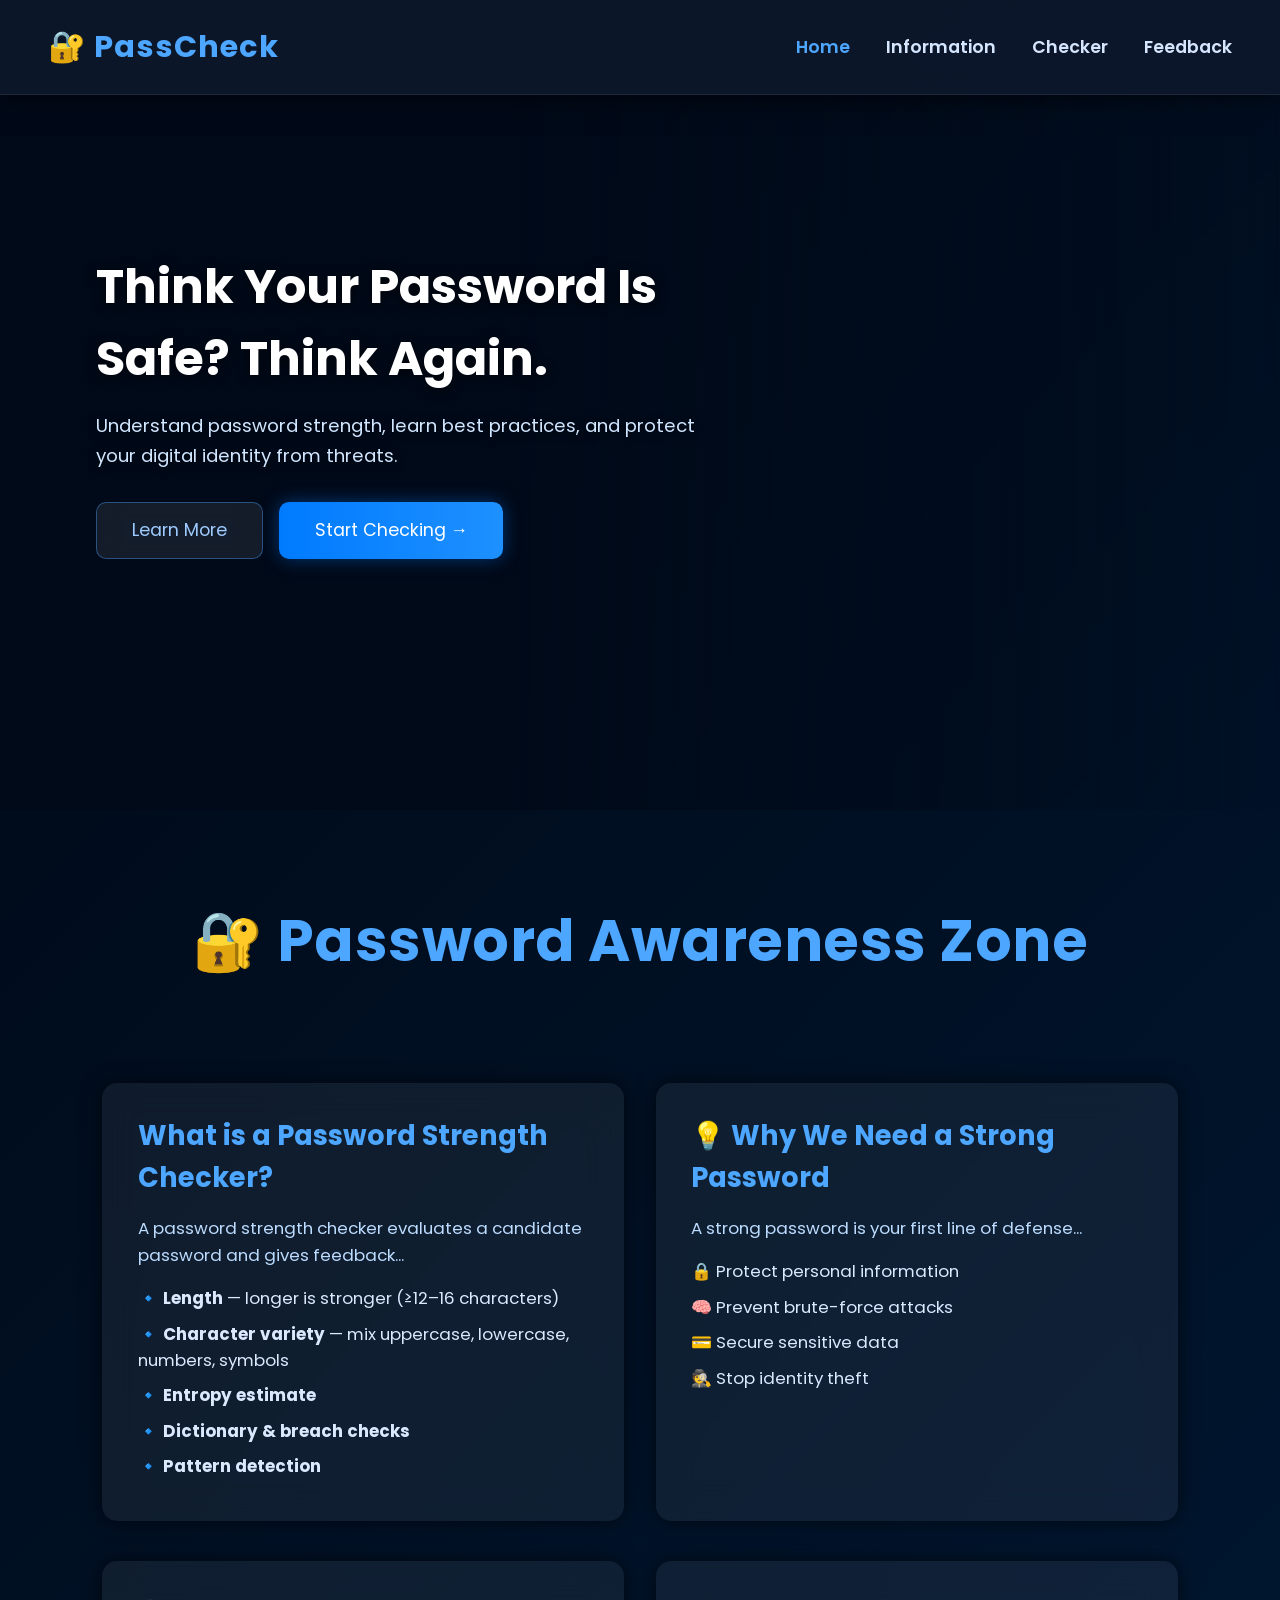
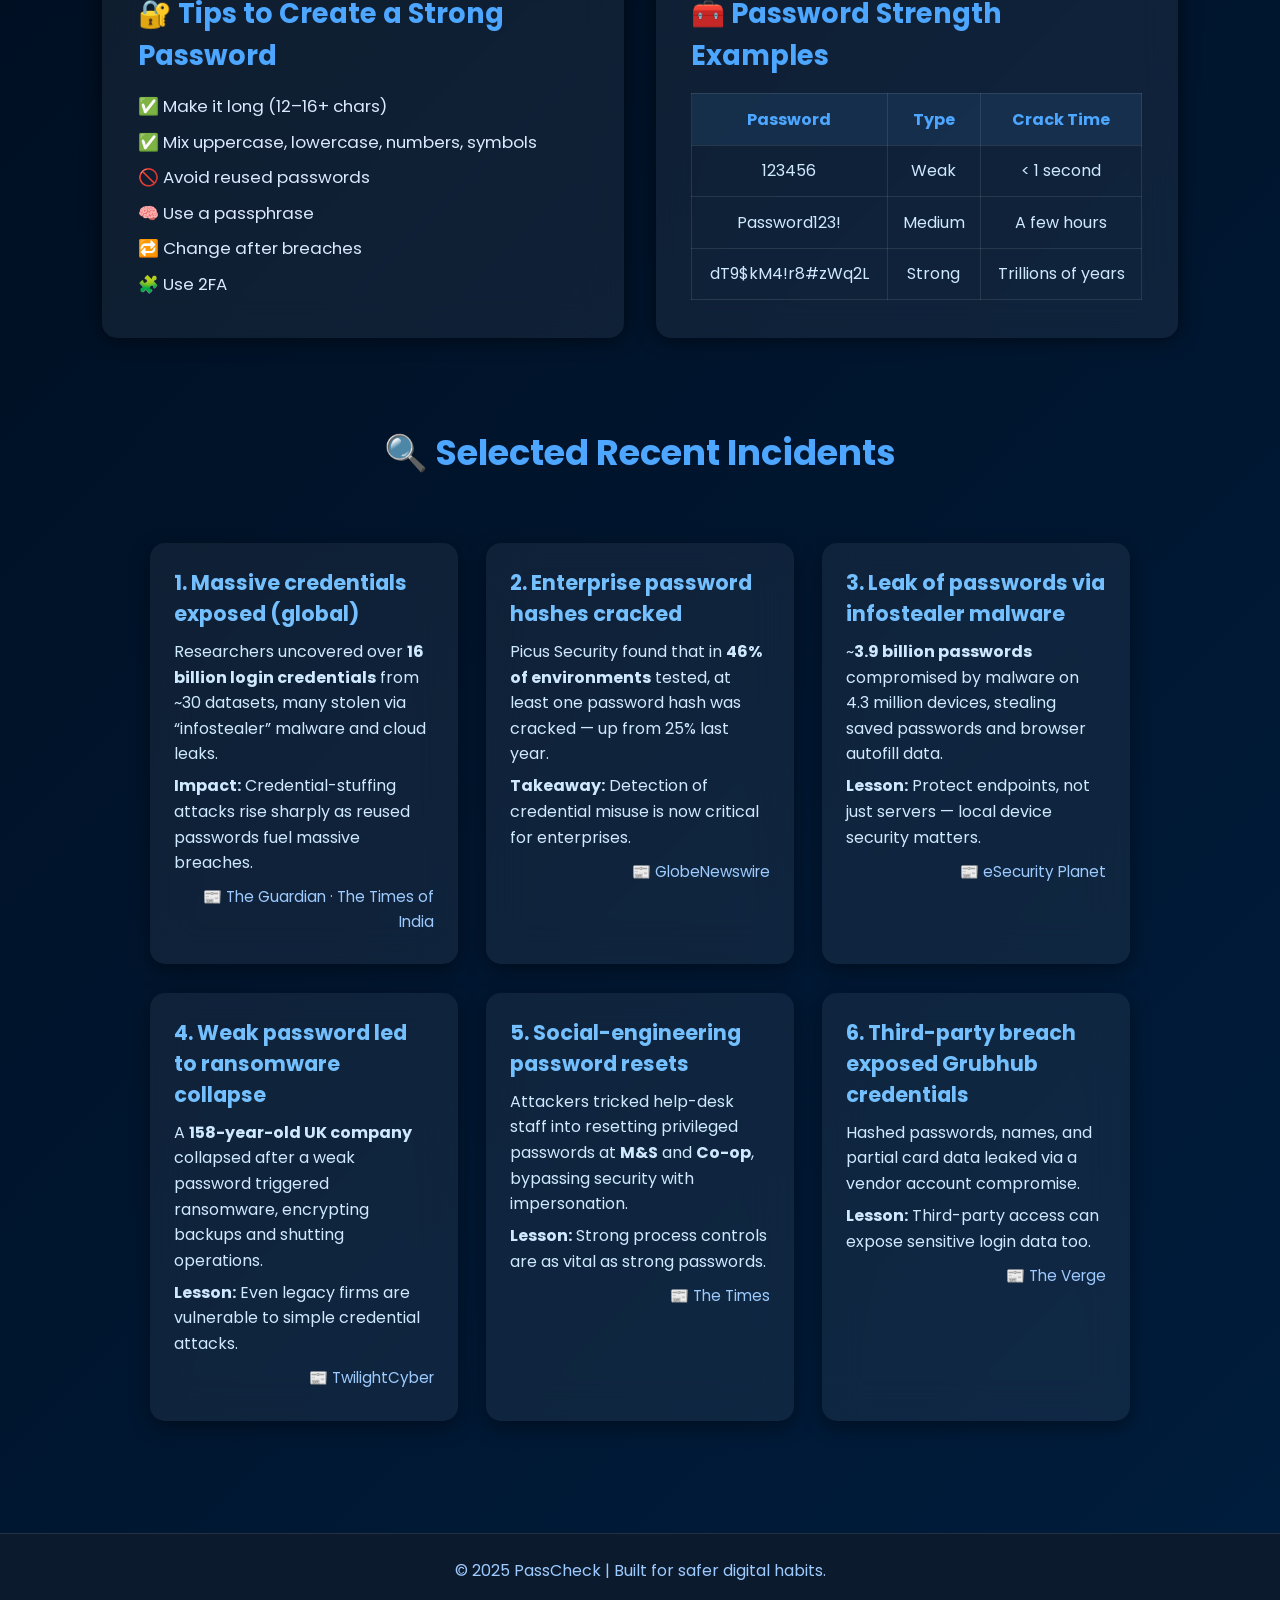
==== index.html @ 3dfa249e "Add files via upload" ====
<!DOCTYPE html>
<html lang="en">
<head>
  <meta charset="UTF-8" />
  <meta name="viewport" content="width=device-width,initial-scale=1" />
  <title>Home | PassCheck</title>

  <link rel="stylesheet" href="style/main.css" />
  <link rel="stylesheet" href="style/home.css" />
  <link href="https://fonts.googleapis.com/css2?family=Poppins:wght@400;600&display=swap" rel="stylesheet">
</head>

<body class="home-body">

<!-- ✅ NAVBAR (NO LOGIN) -->
<nav class="navbar">
  <div class="logo">🔐 PassCheck</div>

  <div class="nav-links">
    <a href="index.html" class="active">Home</a>
    <a href="index.html#info">Information</a>
    <a href="strength.html">Checker</a>
    <a href="feedback.html">Feedback</a>
  </div>
</nav>

<!-- ✅ HERO -->
<header class="hero">
  <div class="hero-content">
    <h1>Think Your Password Is Safe? Think Again.</h1>
    <p>Understand password strength, learn best practices, and protect your digital identity from threats.</p>

    <div class="hero-buttons">
      <button onclick="document.getElementById('info').scrollIntoView({behavior:'smooth'})" class="learn-btn">Learn More</button>
      <button onclick="window.location.href='strength.html'" class="cta-btn">Start Checking →</button>
    </div>
  </div>
</header>

<!-- ✅ INFORMATION -->
<section id="info" class="awareness-header">
  <h2>🔐 Password Awareness Zone</h2>
</section>

<main class="info-container">

  <div class="info-grid">
    <div class="info-card">
      <h2>What is a Password Strength Checker?</h2>
      <p>A password strength checker evaluates a candidate password and gives feedback...</p>
      <ul>
        <li>🔹 <b>Length</b> — longer is stronger (≥12–16 characters)</li>
        <li>🔹 <b>Character variety</b> — mix uppercase, lowercase, numbers, symbols</li>
        <li>🔹 <b>Entropy estimate</b></li>
        <li>🔹 <b>Dictionary & breach checks</b></li>
        <li>🔹 <b>Pattern detection</b></li>
      </ul>
    </div>

    <div class="info-card">
      <h2>💡 Why We Need a Strong Password</h2>
      <p>A strong password is your first line of defense...</p>
      <ul>
        <li>🔒 Protect personal information</li>
        <li>🧠 Prevent brute-force attacks</li>
        <li>💳 Secure sensitive data</li>
        <li>🕵 Stop identity theft</li>
      </ul>
    </div>
  </div>

  <div class="info-grid">
    <div class="info-card">
      <h2>🔐 Tips to Create a Strong Password</h2>
      <ul>
        <li>✅ Make it long (12–16+ chars)</li>
        <li>✅ Mix uppercase, lowercase, numbers, symbols</li>
        <li>🚫 Avoid reused passwords</li>
        <li>🧠 Use a passphrase</li>
        <li>🔁 Change after breaches</li>
        <li>🧩 Use 2FA</li>
      </ul>
    </div>

    <div class="info-card table-card">
      <h2>🧰 Password Strength Examples</h2>
      <table>
        <tr><th>Password</th><th>Type</th><th>Crack Time</th></tr>
        <tr><td>123456</td><td>Weak</td><td>&lt; 1 second</td></tr>
        <tr><td>Password123!</td><td>Medium</td><td>A few hours</td></tr>
        <tr><td>dT9$kM4!r8#zWq2L</td><td>Strong</td><td>Trillions of years</td></tr>
      </table>
    </div>
  </div>

 <h2 class="section-title">🔍 Selected Recent Incidents</h2>
<div class="incident-grid">

  <div class="incident-card">
    <h3>1. Massive credentials exposed (global)</h3>
    <p>Researchers uncovered over <b>16 billion login credentials</b> from ~30 datasets, many stolen via “infostealer” malware and cloud leaks.</p>
    <p><b>Impact:</b> Credential-stuffing attacks rise sharply as reused passwords fuel massive breaches.</p>
    <p class="source">📰 The Guardian · The Times of India</p>
  </div>

  <div class="incident-card">
    <h3>2. Enterprise password hashes cracked</h3>
    <p>Picus Security found that in <b>46% of environments</b> tested, at least one password hash was cracked — up from 25% last year.</p>
    <p><b>Takeaway:</b> Detection of credential misuse is now critical for enterprises.</p>
    <p class="source">📰 GlobeNewswire</p>
  </div>

  <div class="incident-card">
    <h3>3. Leak of passwords via infostealer malware</h3>
    <p>~<b>3.9 billion passwords</b> compromised by malware on 4.3 million devices, stealing saved passwords and browser autofill data.</p>
    <p><b>Lesson:</b> Protect endpoints, not just servers — local device security matters.</p>
    <p class="source">📰 eSecurity Planet</p>
  </div>

  <div class="incident-card">
    <h3>4. Weak password led to ransomware collapse</h3>
    <p>A <b>158-year-old UK company</b> collapsed after a weak password triggered ransomware, encrypting backups and shutting operations.</p>
    <p><b>Lesson:</b> Even legacy firms are vulnerable to simple credential attacks.</p>
    <p class="source">📰 TwilightCyber</p>
  </div>

  <div class="incident-card">
    <h3>5. Social-engineering password resets</h3>
    <p>Attackers tricked help-desk staff into resetting privileged passwords at <b>M&S</b> and <b>Co-op</b>, bypassing security with impersonation.</p>
    <p><b>Lesson:</b> Strong process controls are as vital as strong passwords.</p>
    <p class="source">📰 The Times</p>
  </div>

  <div class="incident-card">
    <h3>6. Third-party breach exposed Grubhub credentials</h3>
    <p>Hashed passwords, names, and partial card data leaked via a vendor account compromise.</p>
    <p><b>Lesson:</b> Third-party access can expose sensitive login data too.</p>
    <p class="source">📰 The Verge</p>
  </div>

</div>

</main>

<footer>
  © 2025 PassCheck | Built for safer digital habits.
</footer>

<script>
  window.addEventListener("load", () => {
    document.body.classList.add("loaded");
  });
</script>

</body>
</html>
---- style/main.css ----
/* === Common Main CSS === */
html {
  scroll-behavior: smooth;
  scroll-padding-top: 100px;
}

* {
  margin: 0;
  padding: 0;
  box-sizing: border-box;
  font-family: 'Poppins', sans-serif;
}

body {
  background: linear-gradient(135deg, #000814, #001d3d);
  color: #dbe9ff;
  overflow-x: hidden;
  opacity: 0;
  transition: opacity 0.3s ease;
}

body.loaded {
  opacity: 1;
}

/* ✅ NAVBAR */
.navbar {
  display: flex;
  justify-content: space-between;
  align-items: center;
  padding: 1.5rem 3rem;
  background: rgba(15, 25, 45, 0.85);
  backdrop-filter: blur(15px);
  position: fixed;
  width: 100%;
  top: 0;
  left: 0;
  z-index: 10;
  border-bottom: 1px solid rgba(255, 255, 255, 0.08);
  box-shadow: 0 4px 25px rgba(0, 0, 0, 0.6);
}

.logo {
  font-size: 1.9rem;
  font-weight: 700;
  color: #4da6ff;
  letter-spacing: 1px;
}

.nav-links a {
  color: #d6e6ff;
  margin-left: 2rem;
  text-decoration: none;
  font-weight: 600;
  font-size: 1.1rem;
  transition: 0.3s;
}

.nav-links a:hover,
.nav-links a.active {
  color: #4da6ff;
}

/* ✅ Proceed button disabled style */
.proceed-btn.disabled,
.proceed-btn:disabled {
  opacity: 0.65;
  cursor: not-allowed;
  box-shadow: none;
}

/* ✅ Strength + Warning (same line) */
.strength-row {
  position: relative;
  width: 100%;
  margin: 5px 0 10px;
  height: 22px;
}

#strengthText {
  position: absolute;
  left: 0;
  font-size: 1.15rem;
  font-weight: 600;
  color: #dbe9ff;
}

.warning {
  position: absolute;
  left: 50%;
  transform: translateX(-50%);
  white-space: nowrap;
  font-weight: 600;
  font-size: 1rem;
  color: #ffb84d;
  display: none;
}

.warning.show {
  display: inline;
}
---- style/home.css ----
/* --- Dark Cyber Glass Theme --- */
html {
  scroll-behavior: smooth;
  scroll-padding-top: 120px; /* adjust depending on navbar height */
}
*{margin:0;padding:0;box-sizing:border-box;font-family:'Poppins',sans-serif;}
.home-body{
  background:linear-gradient(135deg,#000814,#001d3d);
  color:#dce5f7;
  min-height:100vh;
  overflow-y:auto;
}

.navbar {
  display: flex;
  justify-content: space-between;
  align-items: center;
  padding: 1.5rem 3rem; /* increased height */
  background: rgba(15, 25, 45, 0.85);
  backdrop-filter: blur(15px);
  position: fixed;
  width: 100%;
  top: 0;
  left: 0;
  z-index: 10;
  border-bottom: 1px solid rgba(255, 255, 255, 0.08);
  box-shadow: 0 4px 25px rgba(0, 0, 0, 0.6);
}

.logo {
  font-size: 1.9rem; /* slightly bigger logo text */
  font-weight: 700;
  color: #4da6ff;
  letter-spacing: 1px;
}

.nav-links a {
  color: #d6e6ff;
  margin-left: 2rem;
  text-decoration: none;
  font-weight: 600;
  font-size: 1.1rem; /* slightly larger links */
  transition: 0.3s;
}

.nav-links a:hover,
.nav-links a.active {
  color: #4da6ff;
}


.hero {
  height: 90vh; /* increased image height */
  background: url('https://images.unsplash.com/photo-1605902711622-cfb43c4437b5?auto=format&fit=crop&w=1600&q=80')
    center/cover no-repeat;
  display: flex;
  align-items: center;
  justify-content: flex-start;
  padding: 0 6rem;
  position: relative;
  overflow: hidden;
}

/* darker overlay for readability */
.hero::before {
  content: '';
  position: absolute;
  inset: 0;
  background: linear-gradient(90deg, rgba(0, 10, 25, 0.95) 40%, rgba(0, 10, 25, 0.5) 70%, transparent);
  backdrop-filter: blur(2px);
}

/* text styling */
.hero-content {
  position: relative;
  z-index: 2;
  max-width: 600px;
  color: #e8f2ff;
}

.hero-content h1 {
  font-size: 3rem;
  font-weight: 700;
  color: #ffffff;
  text-shadow: 0 2px 12px rgba(0, 0, 0, 0.7);
  margin-bottom: 1rem;
}

.hero-content p {
  font-size: 1.15rem;
  line-height: 1.6;
  color: #d1e6ff;
  margin-bottom: 2rem;
  text-shadow: 0 2px 8px rgba(0, 0, 0, 0.6);
}

.cta-btn {
  background: linear-gradient(90deg, #007bff, #1e90ff);
  border: none;
  color: #fff;
  padding: 0.9rem 2.2rem;
  border-radius: 10px;
  cursor: pointer;
  font-size: 1.1rem;
  box-shadow: 0 0 18px rgba(0, 123, 255, 0.4);
  transition: 0.3s;
}

.cta-btn:hover {
  transform: translateY(-2px);
  box-shadow: 0 0 25px rgba(0, 140, 255, 0.6);
}

/* NEW sleek transparent “Learn More” button */
.learn-btn {
  background: rgba(255, 255, 255, 0.08);
  border: 1px solid rgba(77, 166, 255, 0.4);
  color: #9ecbff;
  padding: 0.9rem 2.2rem;
  border-radius: 10px;
  font-size: 1.1rem;
  cursor: pointer;
  transition: 0.3s;
  backdrop-filter: blur(10px);
}

.learn-btn:hover {
  background: rgba(77, 166, 255, 0.15);
  color: #fff;
  border-color: #4da6ff;
  transform: translateY(-2px);
  box-shadow: 0 0 20px rgba(77, 166, 255, 0.4);
}

/* --- Hero Buttons --- */
.hero-buttons {
  display: flex;
  gap: 1rem;
}

.info-btn {
  background: rgba(255, 255, 255, 0.1);
  border: 1px solid #4da6ff;
  color: #4da6ff;
  padding: 0.9rem 2.2rem;
  border-radius: 10px;
  font-size: 1.1rem;
  cursor: pointer;
  transition: 0.3s;
  backdrop-filter: blur(4px);
}

.info-btn:hover {
  background: rgba(77, 166, 255, 0.15);
  box-shadow: 0 0 15px rgba(77, 166, 255, 0.4);
  transform: translateY(-2px);
}


.awareness-header {
  text-align: center;
  margin: 5.5rem auto .2rem;
  color: #4da6ff;
  font-size: 2.4rem;
  font-weight: 700;
  letter-spacing: 0.5px;
}
:target {
  scroll-margin-top: 100px;}

/* Info Container */
.info-container{
  display:flex;
  flex-direction:column;
  gap:2.5rem;
  padding:6rem 8% 4rem;
}

/* Info Grid (2-column) */
.info-grid{
  display:grid;
  grid-template-columns:repeat(auto-fit,minmax(400px,1fr));
  gap:2rem;
}

/* Info Card */
.info-card{
  background:rgba(255,255,255,0.06);
  backdrop-filter:blur(18px);
  border-radius:15px;
  box-shadow:0 0 20px rgba(0,0,0,0.6);
  padding:2rem 2.2rem;
  transition:transform 0.25s, box-shadow 0.25s;
}
.info-card:hover{
  transform:translateY(-3px);
  box-shadow:0 0 25px rgba(77,166,255,0.5);
}
.info-card h2{
  font-size:1.7rem;
  color:#4da6ff;
  margin-bottom:1rem;
}
.info-card p{
  font-size:1.05rem;
  color:#bcdcff;
  margin-bottom:1rem;
  line-height:1.6;
}
.info-card ul{list-style:none;}
.info-card li{margin-bottom:0.6rem;color:#dbe9ff;font-size:1.05rem;}

/* Table */
.table-card table{width:100%;border-collapse:collapse;}
.table-card th,.table-card td{
  border:1px solid rgba(255,255,255,0.1);
  padding:0.8rem;text-align:center;
}
.table-card th{background:rgba(77,166,255,0.1);color:#4da6ff;}
.table-card td{color:#cfe9ff;}

/* --- Incident Section --- */
.section-title {
  text-align: center;
  color: #4da6ff;
  font-size: 2.2rem;
  font-weight: 700;
  margin-top: 3rem;
  margin-bottom: 1.5rem;
}

.incident-grid {
  display: grid;
  grid-template-columns: repeat(3, 1fr);
  gap: 1.8rem;
  padding: 0 3rem 3rem;
}

.incident-card {
  background: rgba(255, 255, 255, 0.06);
  backdrop-filter: blur(20px);
  border-radius: 15px;
  padding: 1.5rem;
  box-shadow: 0 6px 20px rgba(0, 0, 0, 0.4);
  transition: transform 0.3s ease, box-shadow 0.3s ease;
}

.incident-card:hover {
  transform: translateY(-6px);
  box-shadow: 0 10px 30px rgba(0, 140, 255, 0.4);
}

.incident-card h3 {
  color: #74c0ff;
  font-size: 1.3rem;
  margin-bottom: 0.6rem;
}

.incident-card p {
  color: #cfe9ff;
  font-size: 1rem;
  line-height: 1.6;
  margin-bottom: 0.4rem;
}

.incident-card .source {
  font-size: 0.95rem;
  color: #9ecbff;
  margin-top: 0.6rem;
  text-align: right;
}

/* Responsive: 2 columns on tablets, 1 on mobile */
@media (max-width: 1100px) {
  .incident-grid {
    grid-template-columns: repeat(2, 1fr);
  }
}

@media (max-width: 700px) {
  .incident-grid {
    grid-template-columns: 1fr;
  }
}

/* Footer */
footer{
  text-align:center;
  padding:1.5rem;
  background:#0b1a2d;
  color:#9ecbff;
  border-top:1px solid rgba(255,255,255,0.1);
}
/* Smooth Page Fade-In */
body {
  opacity: 0;
  transition: opacity 0.3s ease;
}

body.loaded {
  opacity: 1;
}
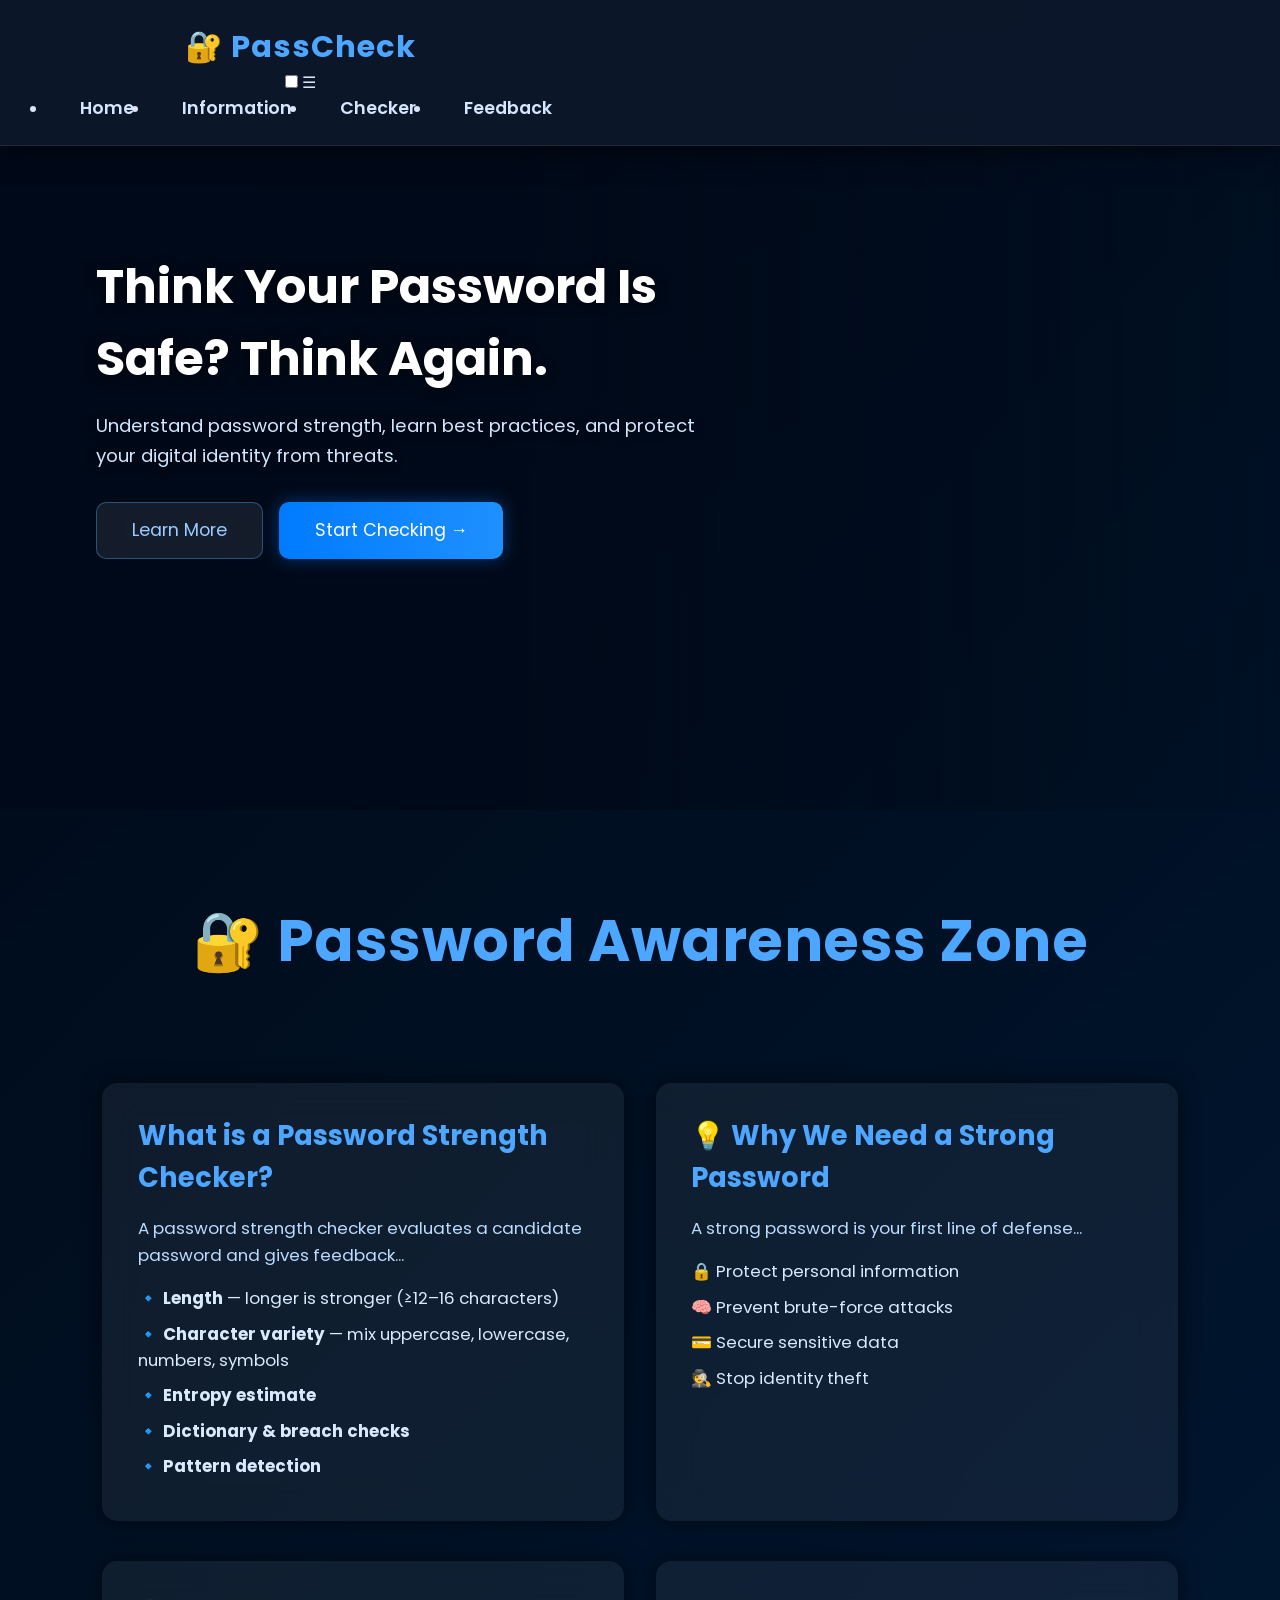
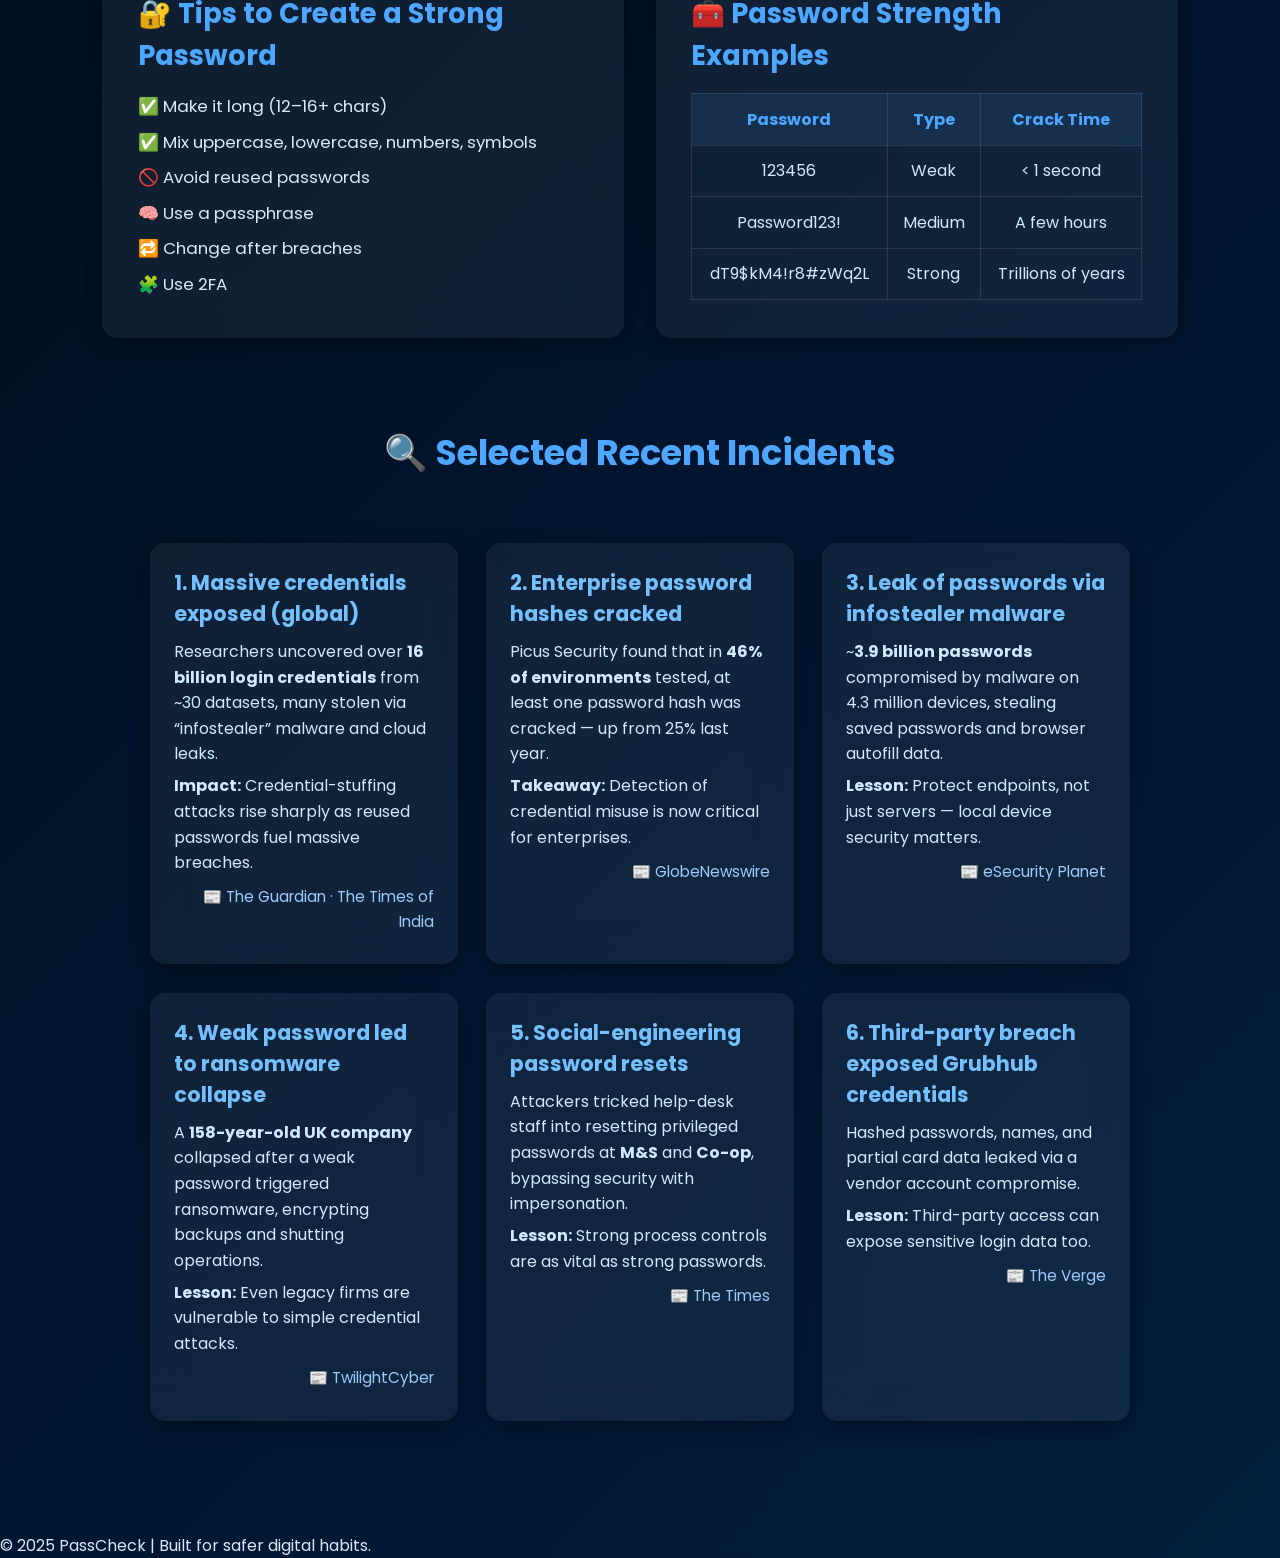
==== commit dd11d7a3: "Update index.html" ====
--- a/index.html
+++ b/index.html
@@ -14,15 +14,21 @@
 
 <!-- ✅ NAVBAR (NO LOGIN) -->
 <nav class="navbar">
-  <div class="logo">🔐 PassCheck</div>
+  <div class="nav-inner">
+    <div class="logo">🔐 PassCheck</div>
 
-  <div class="nav-links">
-    <a href="index.html" class="active">Home</a>
-    <a href="index.html#info">Information</a>
-    <a href="strength.html">Checker</a>
-    <a href="feedback.html">Feedback</a>
+    <input type="checkbox" id="menu-toggle" />
+    <label class="menu-icon" for="menu-toggle">☰</label>
+
+    <ul class="nav-links">
+      <li><a href="index.html">Home</a></li>
+      <li><a href="index.html#info">Information</a></li>
+      <li><a href="strength.html">Checker</a></li>
+      <li><a href="feedback.html">Feedback</a></li>
+    </ul>
   </div>
 </nav>
+
 
 <!-- ✅ HERO -->
 <header class="hero">
@@ -154,3 +160,4 @@
 
 </body>
 </html>
+
--- a/style/main.css
+++ b/style/main.css
@@ -99,3 +99,70 @@
 .warning.show {
   display: inline;
 }
+/* ✅ Global Mobile Responsiveness */
+@media (max-width: 900px) {
+  .navbar {
+    padding: 1rem 1.3rem;
+  }
+
+  .nav-links a {
+    margin-left: 1rem;
+    font-size: 1rem;
+  }
+
+  body {
+    padding-top: 70px !important;
+  }
+}
+
+@media (max-width: 650px) {
+  .navbar {
+    flex-direction: column;
+    gap: 10px;
+    text-align: center;
+  }
+
+  .nav-links {
+    display: flex;
+    flex-wrap: wrap;
+    justify-content: center;
+    gap: 8px;
+  }
+
+  .nav-links a {
+    margin: 0;
+    font-size: 0.95rem;
+  }
+}
+/* ===== GLOBAL RESPONSIVE FIX ===== */
+html, body {
+  max-width: 100%;
+  overflow-x: hidden;
+}
+
+.navbar {
+  flex-wrap: wrap;
+  justify-content: center;
+  text-align: center;
+  padding: 1rem 1.4rem;
+}
+
+.nav-links {
+  display: flex;
+  flex-wrap: wrap;
+  justify-content: center;
+  gap: 1rem;
+  width: 100%;
+}
+
+.nav-links a {
+  font-size: 1rem;
+  margin: 0;
+}
+
+/* Logo smaller on phones */
+@media (max-width: 600px) {
+  .logo {
+    font-size: 1.4rem;
+  }
+}
--- a/style/home.css
+++ b/style/home.css
@@ -270,33 +270,38 @@
   text-align: right;
 }
 
-/* Responsive: 2 columns on tablets, 1 on mobile */
-@media (max-width: 1100px) {
-  .incident-grid {
-    grid-template-columns: repeat(2, 1fr);
-  }
-}
-
-@media (max-width: 700px) {
+/* Mobile Layout Fix */
+@media (max-width: 900px) {
+  .hero {
+    padding: 0 1.5rem;
+    justify-content: center;
+    text-align: center;
+  }
+
+  .hero-content {
+    max-width: 100%;
+  }
+
+  .hero-content h1 {
+    font-size: 2.2rem;
+  }
+
+  .hero-buttons {
+    flex-direction: column;
+    width: 100%;
+    align-items: center;
+  }
+
+  .info-container {
+    padding: 3rem 1.5rem;
+  }
+
+  .info-grid {
+    grid-template-columns: 1fr;
+  }
+
   .incident-grid {
     grid-template-columns: 1fr;
-  }
-}
-
-/* Footer */
-footer{
-  text-align:center;
-  padding:1.5rem;
-  background:#0b1a2d;
-  color:#9ecbff;
-  border-top:1px solid rgba(255,255,255,0.1);
-}
-/* Smooth Page Fade-In */
-body {
-  opacity: 0;
-  transition: opacity 0.3s ease;
-}
-
-body.loaded {
-  opacity: 1;
-}+    padding: 0 1rem 2rem;
+  }
+}
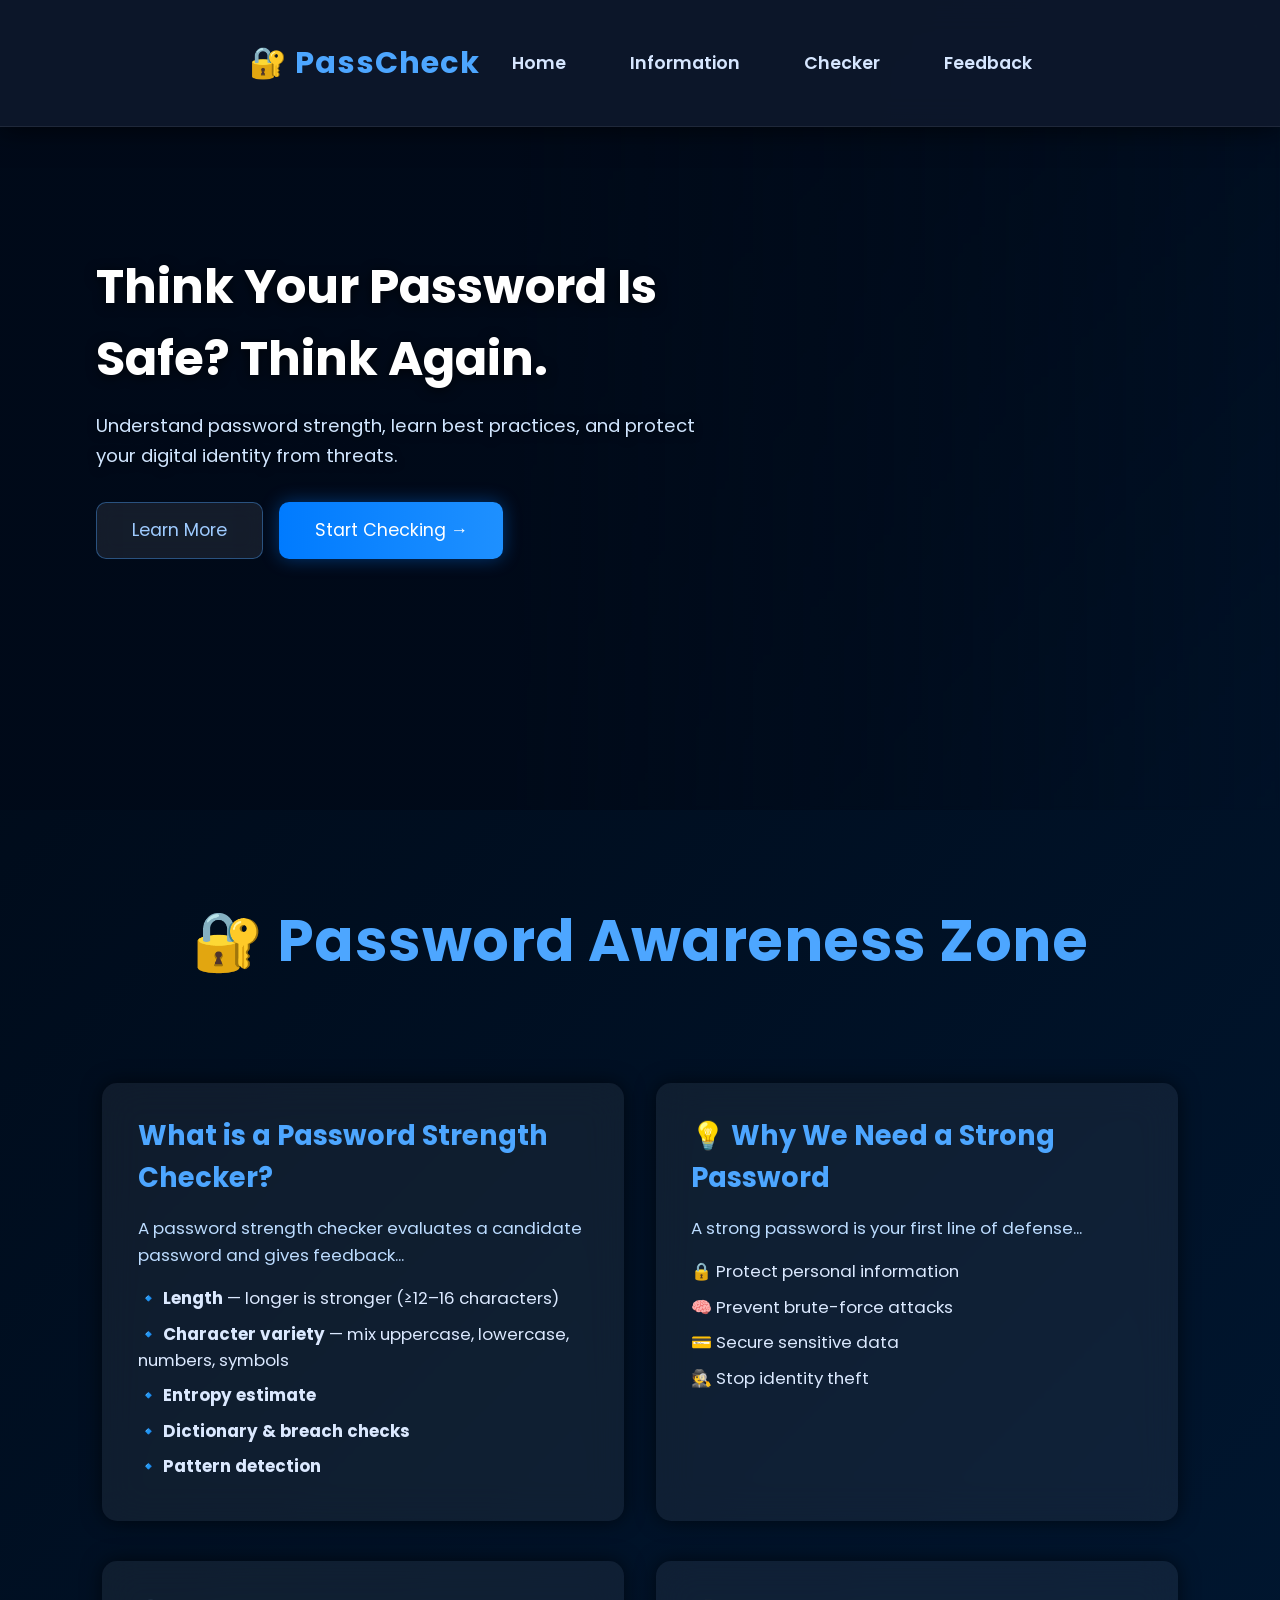
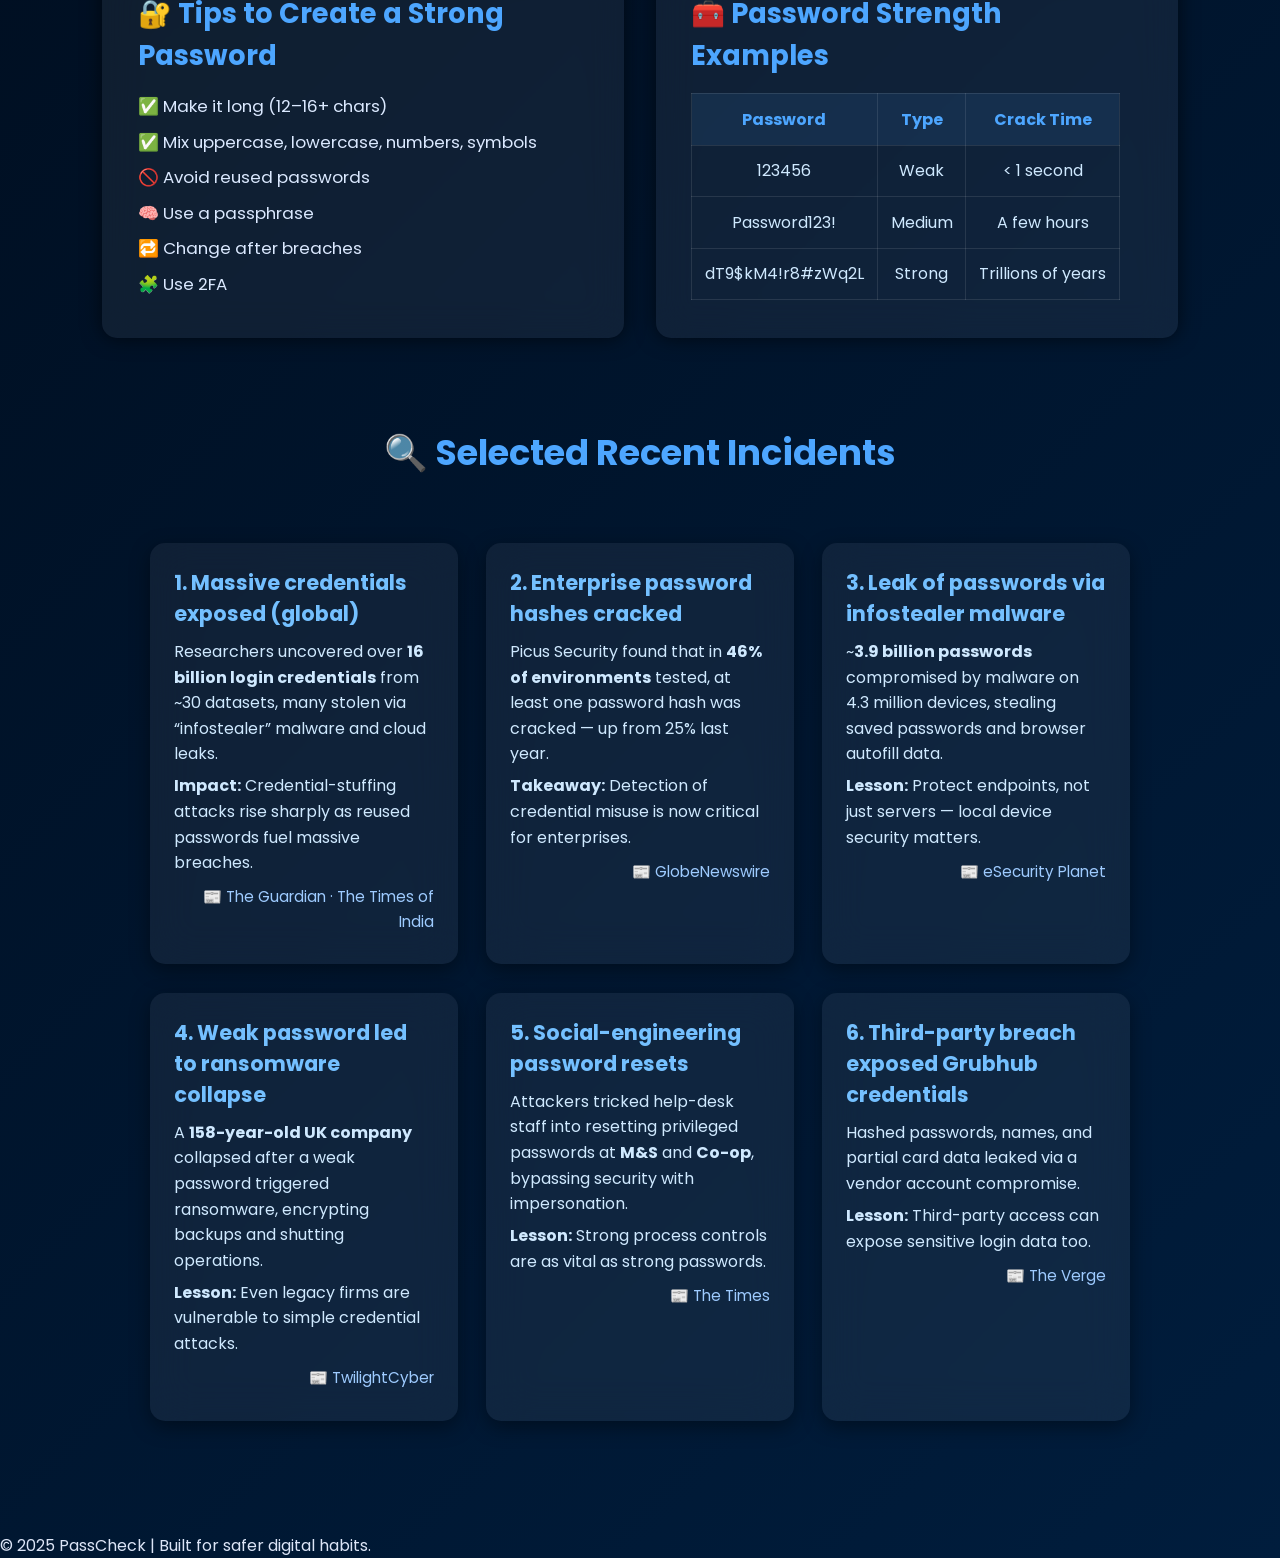
==== commit 1c09097f: "Update index.html" ====
--- a/index.html
+++ b/index.html
@@ -17,8 +17,9 @@
   <div class="nav-inner">
     <div class="logo">🔐 PassCheck</div>
 
-    <input type="checkbox" id="menu-toggle" />
-    <label class="menu-icon" for="menu-toggle">☰</label>
+    <!-- Hamburger (mobile only) -->
+    <input type="checkbox" id="menu-toggle">
+    <label for="menu-toggle" class="menu-icon">☰</label>
 
     <ul class="nav-links">
       <li><a href="index.html">Home</a></li>
@@ -28,6 +29,7 @@
     </ul>
   </div>
 </nav>
+
 
 
 <!-- ✅ HERO -->
@@ -161,3 +163,4 @@
 </body>
 </html>
 
+
--- a/style/main.css
+++ b/style/main.css
@@ -166,3 +166,84 @@
     font-size: 1.4rem;
   }
 }
+/* ✅ UNIFIED NAVBAR */
+.navbar {
+  width: 100%;
+  background: rgba(15, 25, 45, 0.85);
+  position: fixed;
+  top: 0;
+  left: 0;
+  z-index: 20;
+  backdrop-filter: blur(15px);
+  border-bottom: 1px solid rgba(255, 255, 255, 0.08);
+  box-shadow: 0 4px 25px rgba(0, 0, 0, 0.6);
+}
+
+.nav-inner {
+  max-width: 1200px;
+  margin: auto;
+  padding: 1rem 2rem;
+  display: flex;
+  justify-content: space-between;
+  align-items: center;
+}
+
+.logo {
+  color: #4da6ff;
+  font-size: 1.7rem;
+  font-weight: 700;
+  white-space: nowrap;
+}
+
+.nav-links {
+  list-style: none;
+  display: flex;
+  gap: 2rem;
+}
+
+.nav-links a {
+  color: #d6e6ff;
+  text-decoration: none;
+  font-weight: 600;
+  font-size: 1.1rem;
+  transition: 0.3s;
+}
+
+.nav-links a:hover,
+.nav-links a.active {
+  color: #4da6ff;
+}
+
+.menu-icon {
+  display: none;
+  color: #4da6ff;
+  font-size: 1.9rem;
+  cursor: pointer;
+}
+
+/* ✅ Mobile Navbar */
+#menu-toggle {
+  display: none;
+}
+
+@media (max-width: 850px) {
+  .nav-links {
+    position: absolute;
+    left: 0;
+    top: 70px;
+    width: 100%;
+    background: rgba(15, 25, 45, 0.95);
+    backdrop-filter: blur(15px);
+    flex-direction: column;
+    gap: 1.2rem;
+    padding: 1rem 0;
+    display: none;
+    text-align: center;
+  }
+  #menu-toggle:checked ~ .nav-links {
+    display: flex;
+  }
+  .menu-icon {
+    display: block;
+  }
+}
--- a/style/home.css
+++ b/style/home.css
@@ -305,3 +305,31 @@
     padding: 0 1rem 2rem;
   }
 }
+/* ✅ Fix Headings on Mobile */
+@media (max-width: 850px) {
+  .awareness-header h2,
+  .section-title {
+    font-size: 1.7rem;
+  }
+
+  .hero-content h1 {
+    font-size: 2.1rem;
+    line-height: 1.3;
+  }
+}
+/* ✅ Fix cards & table cut issues */
+.info-card,
+.incident-card,
+.table-card {
+  overflow-wrap: break-word;
+  word-wrap: break-word;
+  width: 100%;
+}
+
+table {
+  display: block;
+  width: 100%;
+  overflow-x: auto;
+}
+
+
